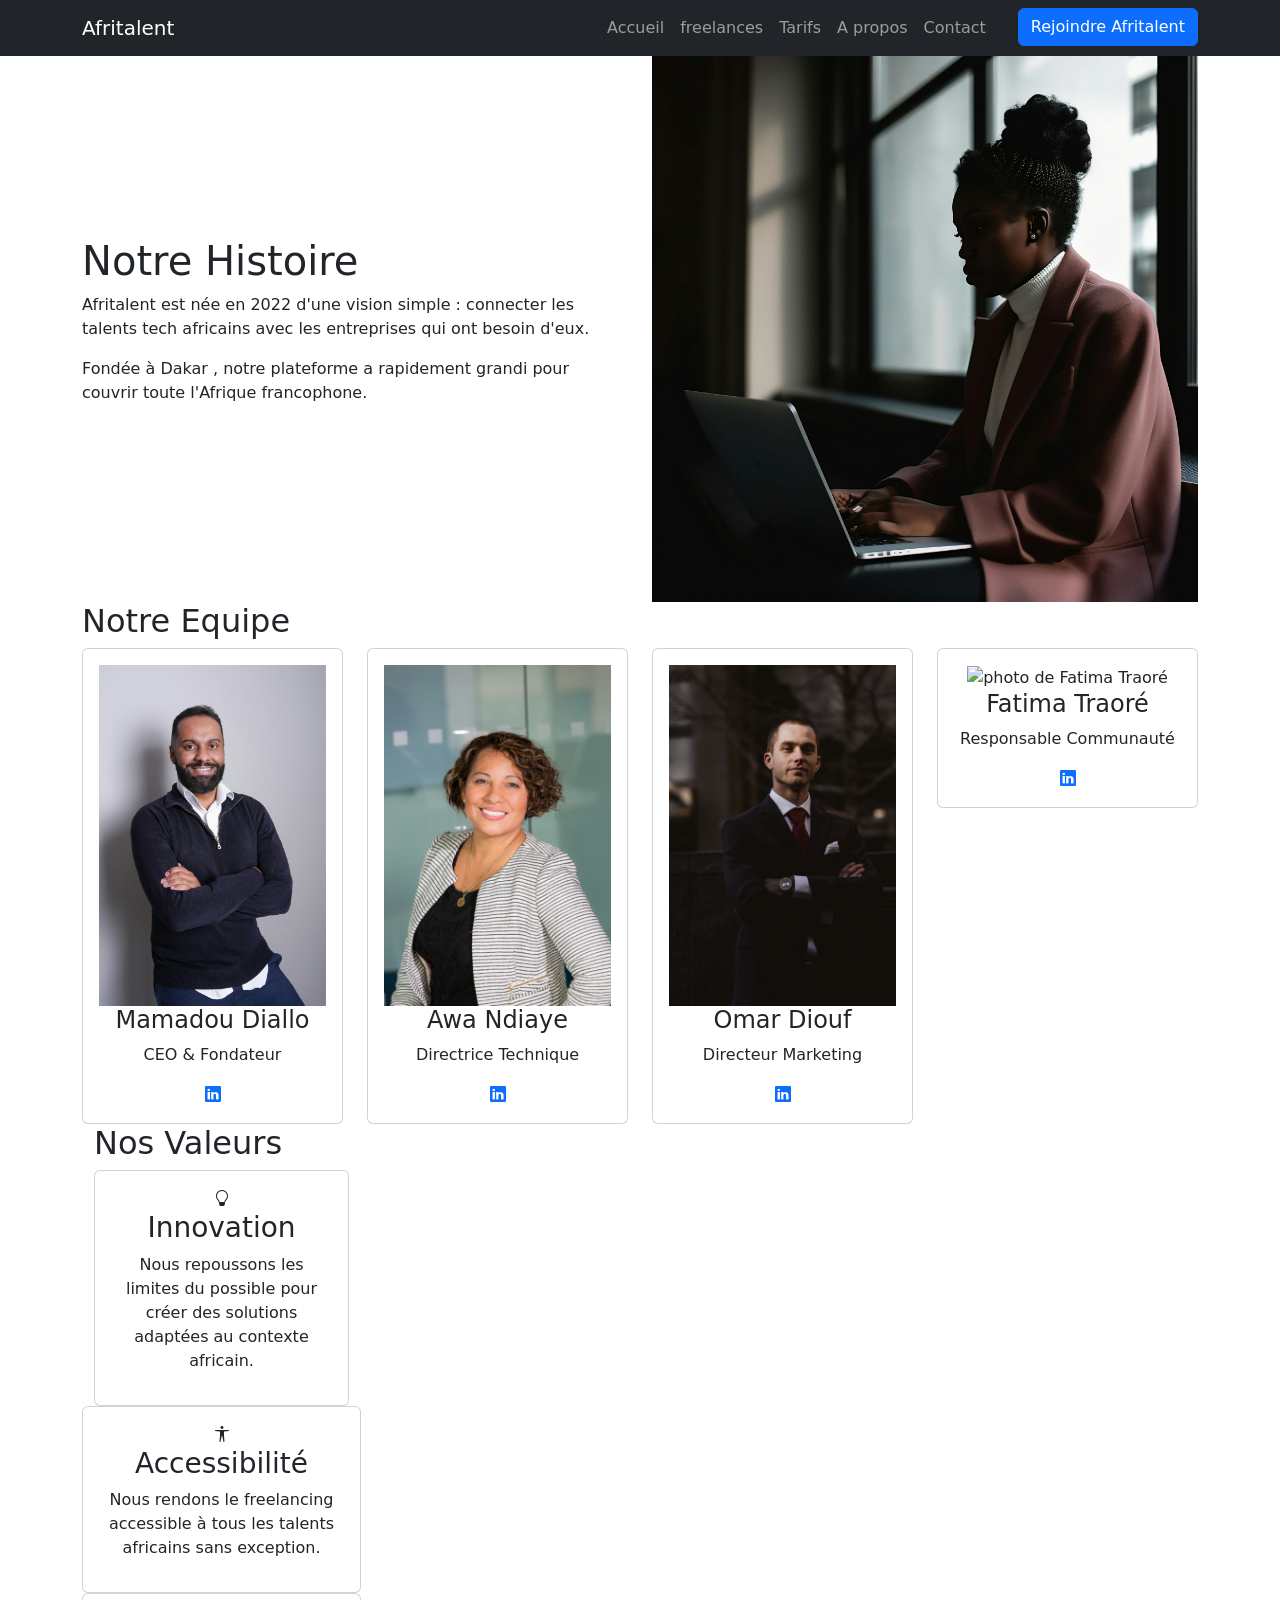
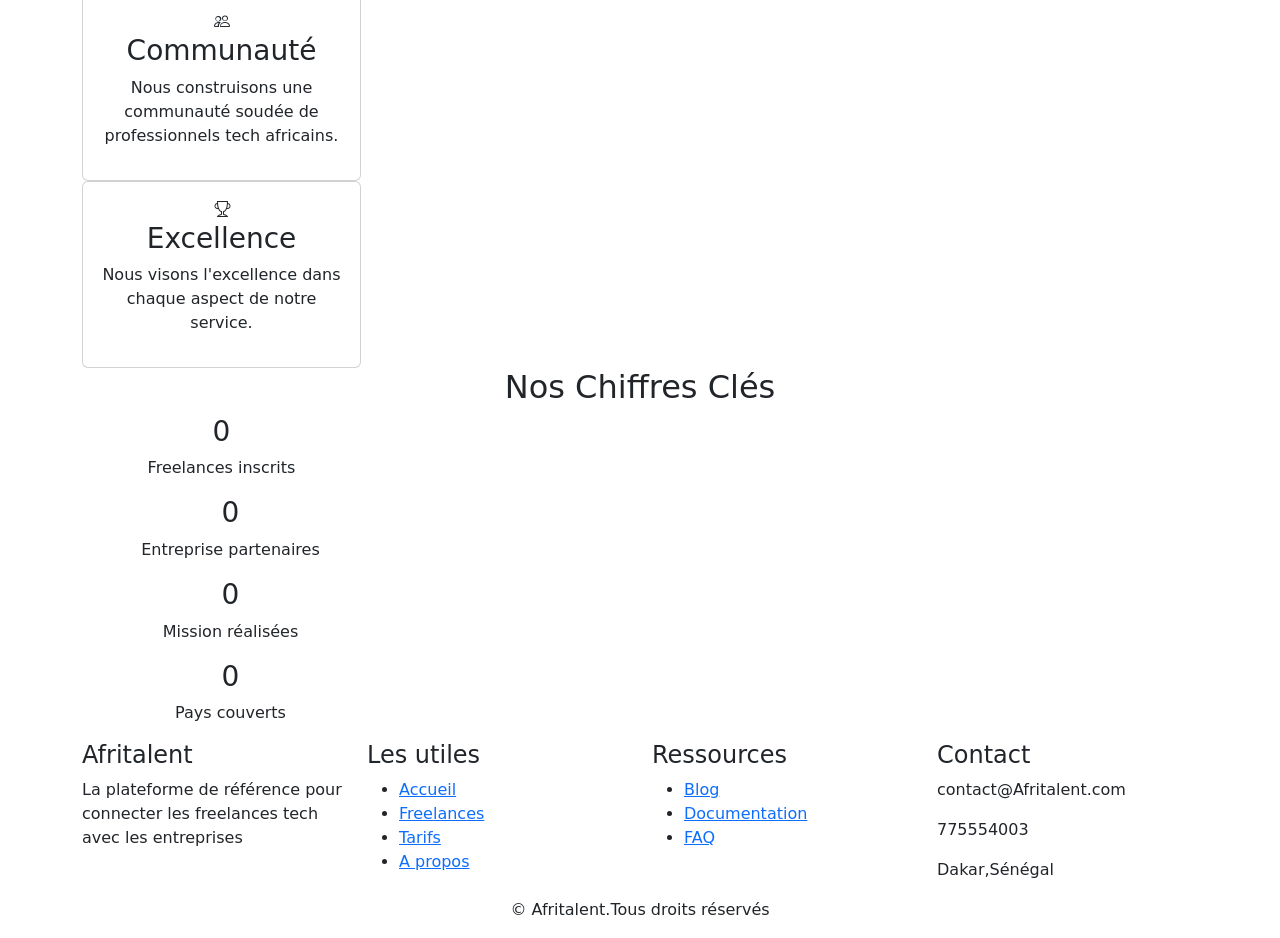
==== about.html @ 2fe8e496 "HTML : structure complète des 5 pages avec sections et contenu texte" ====
<!DOCTYPE html>
<html lang="en">
<head>
    <meta charset="UTF-8">
    <meta name="viewport" content="width=device-width, initial-scale=1.0">
    <title>Afritalent - A proposs</title>
    <link href="https://cdn.jsdelivr.net/npm/bootstrap@5.3.3/dist/css/bootstrap.min.css" rel="stylesheet">
     <link rel="stylesheet" href="https://cdn.jsdelivr.net/npm/bootstrap-icons@1.11.3/font/bootstrap-icons.min.css">
     <link rel="stylesheet" href="css/style.css">
</head>
<body>
    <header>
        <nav class="navbar navbar-expand-lg navbar-dark bg-dark" id="mainNav" nav>
            <div class="container" div>
                <a class="navbar-brand" href="index.html">Afritalent</a>
                <div class="collapse navbar-collapse">
                    <ul class="navbar-nav ms-auto">
                        <li class="nav-item"><a class="nav-link" href="index.html">Accueil</a></li>
                        <li class="nav-item"><a class="nav-link" href="Freelances.html">freelances</a></li>
                         <li class="nav-item"><a class="nav-link" href="tarif.html">Tarifs</a></li>
                         <li class="nav-item"><a class="nav-link" href="about.html">A propos</a></li>
                         <li class="nav-item"><a class="nav-link" href="contact.html">Contact</a></li>
                         <li class="nav-item">
                            <a class="nav-link" href="#"Blog></a>
                         </li>
                         <li class="nav-item">
                            <a class="btn btn-primary ms-2" href="freelance.html">Rejoindre Afritalent</a>

                         </li>

                     </ul>
                </div>
             </div>
        </nav>
    </header>
   <main>
    <section id="histoire">
        <div class="container">
            <div class="row align-items-center">
                <div class="col-lg-6">
                    <h1>Notre Histoire</h1>
                    <p>Afritalent est née en 2022 d'une vision simple : connecter les talents tech africains avec les entreprises qui ont besoin d'eux.</p>
                    <p>Fondée à Dakar , notre plateforme a rapidement grandi pour couvrir toute l'Afrique francophone.</p>

                </div>
                <div class="col-lg-6">
                    <img src="images/about.jpg" alt="L'équipe Afritalent" class="img-fluid">

                </div>

            </div>

        </div>

    </section>
        <section id="equipe">
            <div class="container">
                <h2>Notre Equipe</h2>
                <div class="row">

                    <div class="col-lg-3 col-md-6">
                        <div class="card text-center">
                            <div class="card-body">
                                <img src="images/team1.jpg" alt="photo de Mamadou Diallo" class="img-fluid">
                                <h4>Mamadou Diallo</h4>
                                <p>CEO & Fondateur</p>
                                <a href="#" aria-label="LinkedIn"><i class="bi bi-linkedin"></i></a>
                            </div>
                        </div>

                    </div>
                    <div class="col-lg-3 col-md-6">
                        <div class="card text-center">
                            <div class="card-body">
                                <img src="images/team2.jpg" alt="photo de Awa Ndiaye" class="img-fluid">
                                <h4>Awa Ndiaye</h4>
                                <p>Directrice Technique</p>
                                <a href="#" aria-label="LinkedIn"><i class="bi bi-linkedin"></i></a>
                            </div>
                        </div>
                     </div>
                     <div class="col-lg-3 col-md-6">
                        <div class="card text-center">
                            <div class="card-body">
                                <img src="images/team3.jpg" alt=" photo de Omar Diouf" class="img-fluid">
                                <h4>Omar Diouf</h4>
                                <p>Directeur Marketing</p>
                                <a href="#" aria-label="LinkedIn"><i class="bi bi-linkedin"></i></a>
                            </div>
                        </div>
                     </div>

                     <div class="col-lg-3 col-md-6">
                        <div class="card text-center">
                            <div class="card-body">
                                <img src="images/team4.jpg" alt=" photo de Fatima Traoré" class="img-fluid">
                                <h4>Fatima Traoré</h4>
                                <p>Responsable Communauté</p>
                                <a href="#" aria-label="LinkedIn"><i class="bi bi-linkedin"></i></a>
                            </div>
                        </div>
                     </div>
                     <section id="Valeurs">
                        <div class="container">
                            <h2>Nos Valeurs</h2>
                            <div class="row">

                                <div class="col-lg-3 col-md-6">
                                    <div class="card text-center">
                                        <div class="card-body">
                                            <i class="bi bi-lightbulb" aria-hidden="true"></i>
                                            <h3>Innovation</h3>
                                            <p>Nous repoussons les limites du possible pour créer des solutions adaptées au contexte africain.</p>

                                        </div>

                                    </div>

                                </div>

                            </div>

                        </div>
                                <div class="col-lg-3 col-md-6">
                                    <div class="card text-center">
                                        <div class="card-body">
                                            <i class="bi bi-universal-access" aria-hidden="true"></i>
                                            <h3>Accessibilité</h3>
                                            <p>Nous rendons le freelancing accessible à tous les talents africains sans exception.</p>

                                        </div>

                                    </div>

                                </div>
                                 <div class="col-lg-3 col-md-6">
                                    <div class="card text-center">
                                        <div class="card-body">
                                            <i class="bi bi-people" aria-hidden="true"></i>
                                            <h3>Communauté</h3>
                                            <p>Nous construisons une communauté soudée de professionnels tech africains.</p>

                                        </div>

                                    </div>

                                </div>
                                 <div class="col-lg-3 col-md-6">
                                    <div class="card text-center">
                                        <div class="card-body">
                                            <i class="bi bi-trophy" aria-hidden="true"></i>
                                            <h3>Excellence</h3>
                                            <p>Nous visons l'excellence dans chaque aspect de notre service.</p>

                                        </div>

                                    </div>

                                </div>

                                <section id="Chiffres">
                                    <div class="container text-center">
                                        <h2>Nos Chiffres Clés</h2>
                                        <div class="row">
                                            <div class="col-md-3">
                                                <h3><span class="counter" data-target="2500">0</span></h3>
                                                <p>Freelances inscrits</p>

                                            </div>
                                            <div>
                                                <div class="col-md-3">
                                                <h3><span class="counter" data-target="800">0</span></h3>
                                                <p>Entreprise partenaires</p>


                                            </div>
                                             <div class="col-md-3">
                                                <h3><span class="counter" data-target="1200">0</span></h3>
                                                <p>Mission réalisées</p>


                                            </div>
                                            <div class="col-md-3">
                                                <h3><span class="counter" data-target="15">0</span></h3>
                                                <p>Pays couverts</p>


                                            </div>



                                        </div>

                                    </div>


                                </section>


                     </section>



        </section>

   </main> 
     <footer>
        <div class="container">
            <div class="row">
                <div class="col-lg-3 col-md-6" >
                    <h4>Afritalent</h4>
                    <p>La plateforme de référence pour connecter les freelances tech avec les entreprises</p>

                </div>
                <div class="col-lg-3 col-md-6">
                    <h4>Les utiles</h4>
                    <ul>
                        <li><a href="index.html">Accueil</a></li>
                       <li><a href="freelance.html">Freelances</a></li> 
                       <li><a href="tarifs.html">Tarifs</a></li>
                       <li><a href="about.html">A propos</a></li>
                    </ul>

                </div>
                  <div class="col-lg-3 col-md-6">
                    <h4>Ressources</h4>
                    <ul>
                        <li><a href="#">Blog</a></li>
                        <li><a href="#">Documentation</a></li>
                        <li><a href="#">FAQ</a></li>
                    </ul>

                  </div>  
                   <div class="col-lg-3 col-md-6">
                    <h4>Contact</h4>
                    <p>contact@Afritalent.com</p>
                    <p>775554003</p>
                    <p>Dakar,Sénégal</p>

                   </div> 

            </div>
            <div>
                <p class="text-center">&copy;  <span id="currentYear"></span> Afritalent.Tous droits réservés</p>
            </div>

        </div>
    </footer>
     <script src="https://cdn.jsdelivr.net/npm/bootstrap@5.3.3/dist/js/bootstrap.bundle.min.js"></script>
    <script src="js/main.js"></script>
</body>

</html>
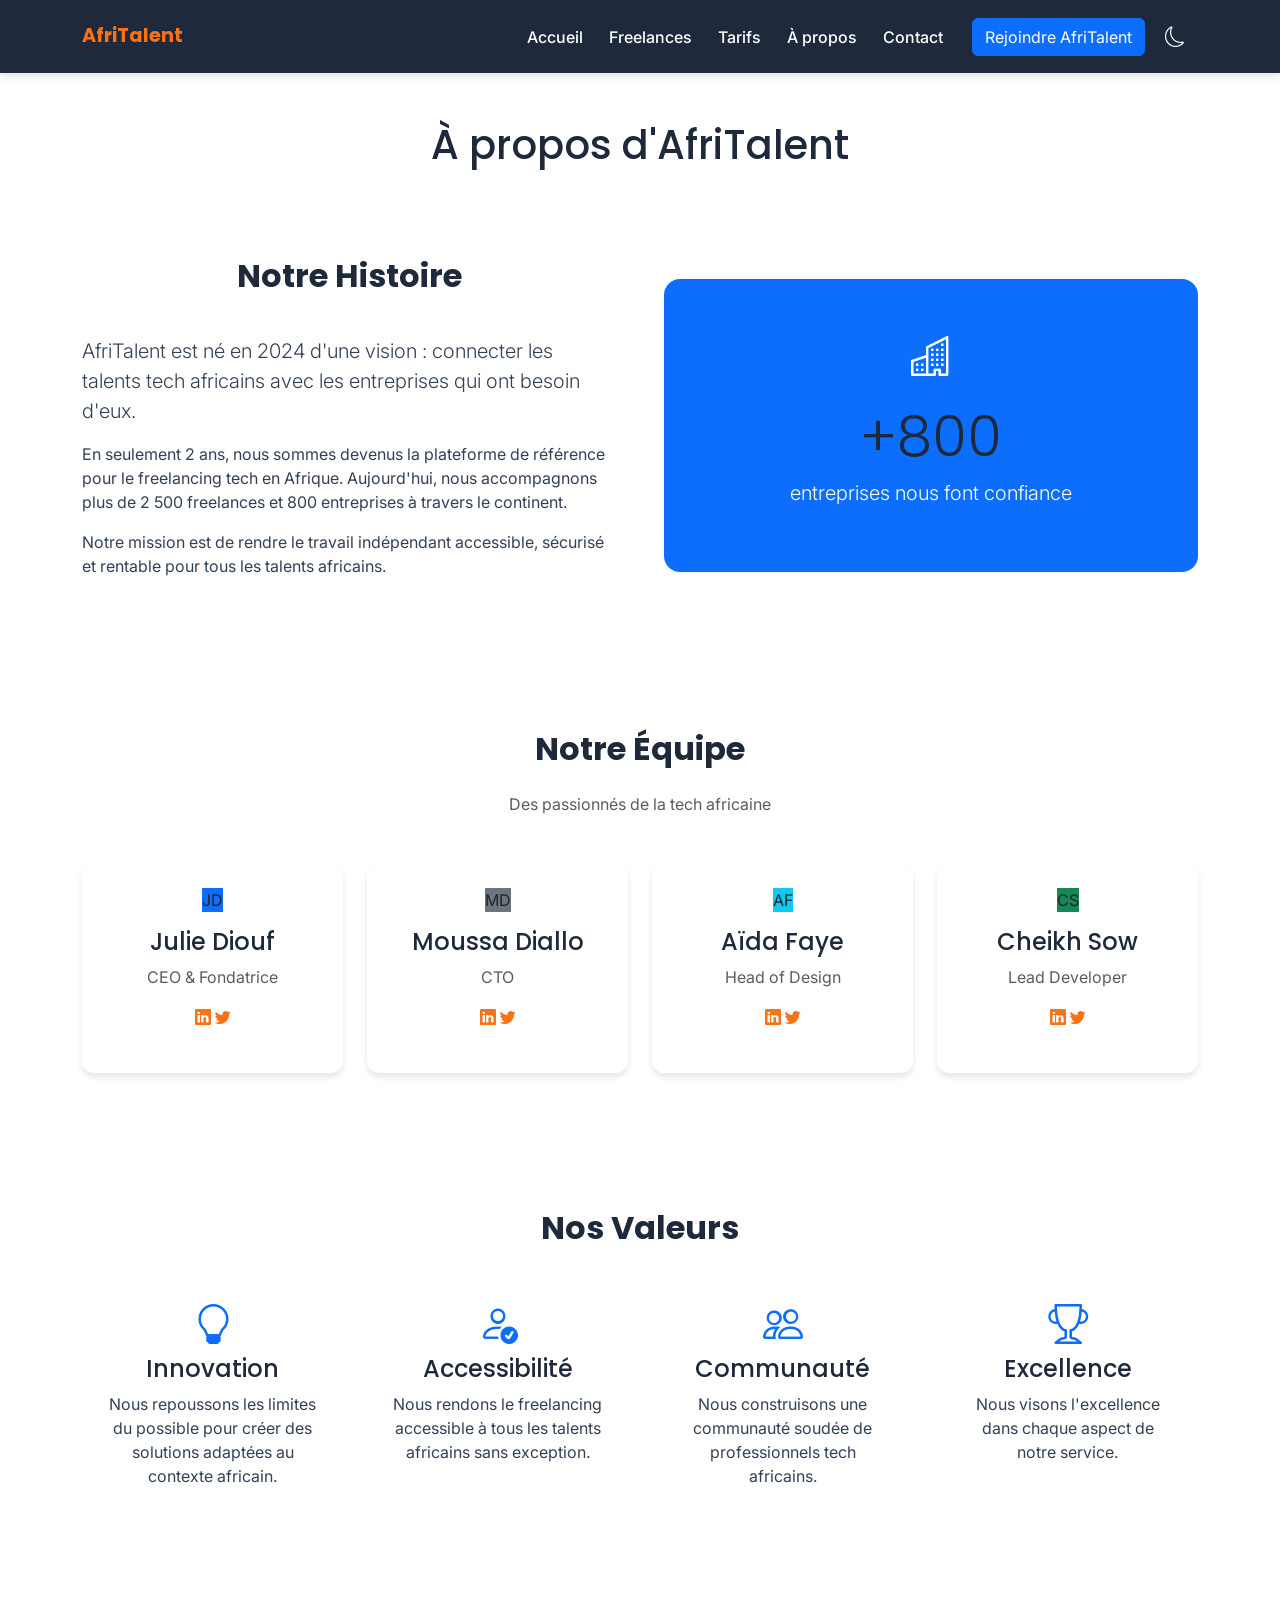
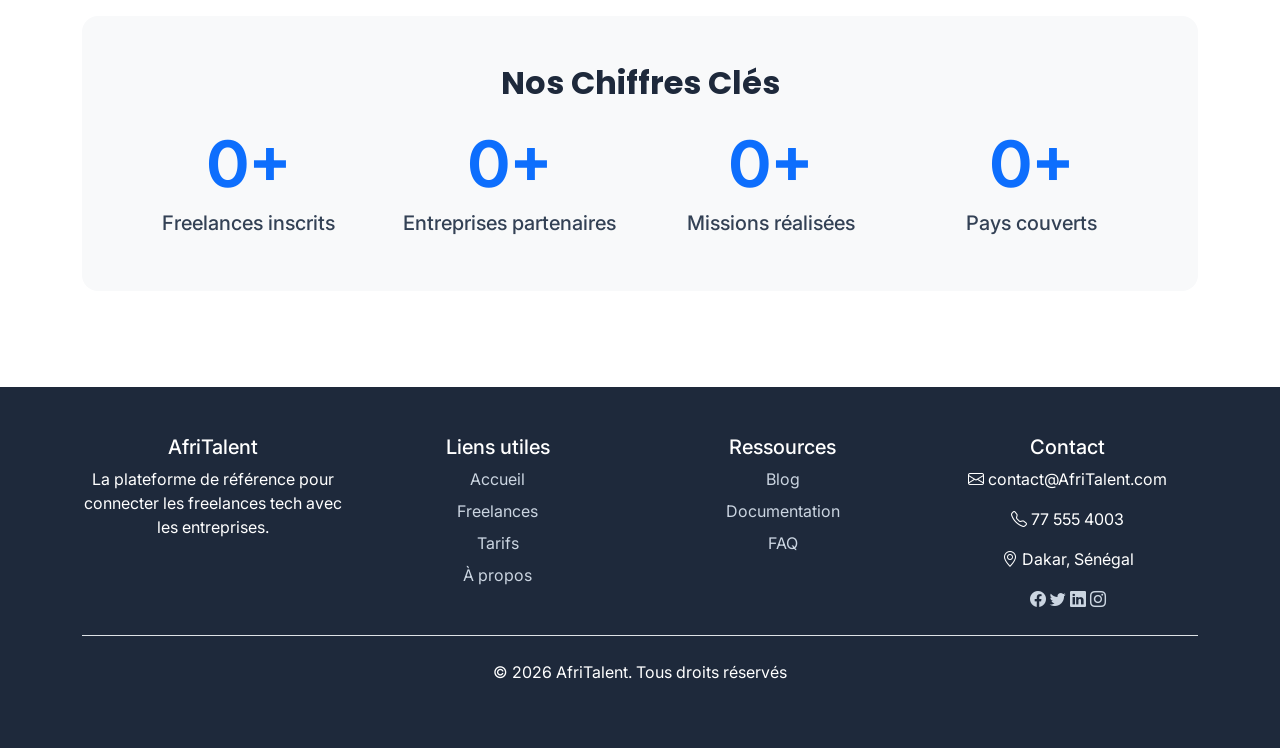
==== commit d814b3d2: "HTML : structure complète des 5 pages avec sections et contenu texte" ====
--- a/about.html
+++ b/about.html
@@ -1,253 +1,237 @@
 <!DOCTYPE html>
-<html lang="en">
+<html lang="fr">
 <head>
     <meta charset="UTF-8">
     <meta name="viewport" content="width=device-width, initial-scale=1.0">
-    <title>Afritalent - A proposs</title>
+    <title>À propos - AfriTalent</title>
+    
+    <!-- Bootstrap 5 -->
     <link href="https://cdn.jsdelivr.net/npm/bootstrap@5.3.3/dist/css/bootstrap.min.css" rel="stylesheet">
-     <link rel="stylesheet" href="https://cdn.jsdelivr.net/npm/bootstrap-icons@1.11.3/font/bootstrap-icons.min.css">
-     <link rel="stylesheet" href="css/style.css">
+    <!-- Bootstrap Icons -->
+    <link rel="stylesheet" href="https://cdn.jsdelivr.net/npm/bootstrap-icons@1.11.3/font/bootstrap-icons.css">
+    <!-- Google Fonts -->
+    <link href="https://fonts.googleapis.com/css2?family=Orbitron:wght@400;700;800;900&family=Inter:wght@300;400;600;700&display=swap" rel="stylesheet">
+    <!-- CSS personnalisé -->
+    <link rel="stylesheet" href="css/style.css">
 </head>
 <body>
-    <header>
-        <nav class="navbar navbar-expand-lg navbar-dark bg-dark" id="mainNav" nav>
-            <div class="container" div>
-                <a class="navbar-brand" href="index.html">Afritalent</a>
-                <div class="collapse navbar-collapse">
-                    <ul class="navbar-nav ms-auto">
-                        <li class="nav-item"><a class="nav-link" href="index.html">Accueil</a></li>
-                        <li class="nav-item"><a class="nav-link" href="Freelances.html">freelances</a></li>
-                         <li class="nav-item"><a class="nav-link" href="tarif.html">Tarifs</a></li>
-                         <li class="nav-item"><a class="nav-link" href="about.html">A propos</a></li>
-                         <li class="nav-item"><a class="nav-link" href="contact.html">Contact</a></li>
-                         <li class="nav-item">
-                            <a class="nav-link" href="#"Blog></a>
-                         </li>
-                         <li class="nav-item">
-                            <a class="btn btn-primary ms-2" href="freelance.html">Rejoindre Afritalent</a>
-
-                         </li>
-
-                     </ul>
-                </div>
-             </div>
-        </nav>
-    </header>
-   <main>
-    <section id="histoire">
+
+    <!-- ===== NAVBAR ===== -->
+    <nav class="navbar navbar-expand-lg fixed-top" id="mainNav">
         <div class="container">
-            <div class="row align-items-center">
-                <div class="col-lg-6">
-                    <h1>Notre Histoire</h1>
-                    <p>Afritalent est née en 2022 d'une vision simple : connecter les talents tech africains avec les entreprises qui ont besoin d'eux.</p>
-                    <p>Fondée à Dakar , notre plateforme a rapidement grandi pour couvrir toute l'Afrique francophone.</p>
-
-                </div>
-                <div class="col-lg-6">
-                    <img src="images/about.jpg" alt="L'équipe Afritalent" class="img-fluid">
-
-                </div>
-
+            <a class="navbar-brand" href="index.html">AfriTalent</a>
+            <button class="navbar-toggler" type="button" data-bs-toggle="collapse" data-bs-target="#navbarNav">
+                <span class="navbar-toggler-icon"></span>
+            </button>
+            <div class="collapse navbar-collapse" id="navbarNav">
+                <ul class="navbar-nav ms-auto">
+                    <li class="nav-item"><a class="nav-link" href="index.html">Accueil</a></li>
+                    <li class="nav-item"><a class="nav-link" href="freelances.html">Freelances</a></li>
+                    <li class="nav-item"><a class="nav-link" href="tarifs.html">Tarifs</a></li>
+                    <li class="nav-item"><a class="nav-link active" href="about.html">À propos</a></li>
+                    <li class="nav-item"><a class="nav-link" href="contact.html">Contact</a></li>
+                </ul>
+                <a href="contact.html" class="btn btn-primary ms-3">Rejoindre AfriTalent</a>
+                <button class="btn btn-outline-secondary ms-2" id="darkModeToggle">
+                    <i class="bi bi-moon"></i>
+                </button>
             </div>
-
         </div>
-
-    </section>
-        <section id="equipe">
-            <div class="container">
-                <h2>Notre Equipe</h2>
-                <div class="row">
-
-                    <div class="col-lg-3 col-md-6">
-                        <div class="card text-center">
-                            <div class="card-body">
-                                <img src="images/team1.jpg" alt="photo de Mamadou Diallo" class="img-fluid">
-                                <h4>Mamadou Diallo</h4>
-                                <p>CEO & Fondateur</p>
-                                <a href="#" aria-label="LinkedIn"><i class="bi bi-linkedin"></i></a>
-                            </div>
-                        </div>
-
-                    </div>
-                    <div class="col-lg-3 col-md-6">
-                        <div class="card text-center">
-                            <div class="card-body">
-                                <img src="images/team2.jpg" alt="photo de Awa Ndiaye" class="img-fluid">
-                                <h4>Awa Ndiaye</h4>
-                                <p>Directrice Technique</p>
-                                <a href="#" aria-label="LinkedIn"><i class="bi bi-linkedin"></i></a>
-                            </div>
-                        </div>
-                     </div>
-                     <div class="col-lg-3 col-md-6">
-                        <div class="card text-center">
-                            <div class="card-body">
-                                <img src="images/team3.jpg" alt=" photo de Omar Diouf" class="img-fluid">
-                                <h4>Omar Diouf</h4>
-                                <p>Directeur Marketing</p>
-                                <a href="#" aria-label="LinkedIn"><i class="bi bi-linkedin"></i></a>
-                            </div>
-                        </div>
-                     </div>
-
-                     <div class="col-lg-3 col-md-6">
-                        <div class="card text-center">
-                            <div class="card-body">
-                                <img src="images/team4.jpg" alt=" photo de Fatima Traoré" class="img-fluid">
-                                <h4>Fatima Traoré</h4>
-                                <p>Responsable Communauté</p>
-                                <a href="#" aria-label="LinkedIn"><i class="bi bi-linkedin"></i></a>
-                            </div>
-                        </div>
-                     </div>
-                     <section id="Valeurs">
-                        <div class="container">
-                            <h2>Nos Valeurs</h2>
-                            <div class="row">
-
-                                <div class="col-lg-3 col-md-6">
-                                    <div class="card text-center">
-                                        <div class="card-body">
-                                            <i class="bi bi-lightbulb" aria-hidden="true"></i>
-                                            <h3>Innovation</h3>
-                                            <p>Nous repoussons les limites du possible pour créer des solutions adaptées au contexte africain.</p>
-
-                                        </div>
-
-                                    </div>
-
-                                </div>
-
-                            </div>
-
-                        </div>
-                                <div class="col-lg-3 col-md-6">
-                                    <div class="card text-center">
-                                        <div class="card-body">
-                                            <i class="bi bi-universal-access" aria-hidden="true"></i>
-                                            <h3>Accessibilité</h3>
-                                            <p>Nous rendons le freelancing accessible à tous les talents africains sans exception.</p>
-
-                                        </div>
-
-                                    </div>
-
-                                </div>
-                                 <div class="col-lg-3 col-md-6">
-                                    <div class="card text-center">
-                                        <div class="card-body">
-                                            <i class="bi bi-people" aria-hidden="true"></i>
-                                            <h3>Communauté</h3>
-                                            <p>Nous construisons une communauté soudée de professionnels tech africains.</p>
-
-                                        </div>
-
-                                    </div>
-
-                                </div>
-                                 <div class="col-lg-3 col-md-6">
-                                    <div class="card text-center">
-                                        <div class="card-body">
-                                            <i class="bi bi-trophy" aria-hidden="true"></i>
-                                            <h3>Excellence</h3>
-                                            <p>Nous visons l'excellence dans chaque aspect de notre service.</p>
-
-                                        </div>
-
-                                    </div>
-
-                                </div>
-
-                                <section id="Chiffres">
-                                    <div class="container text-center">
-                                        <h2>Nos Chiffres Clés</h2>
-                                        <div class="row">
-                                            <div class="col-md-3">
-                                                <h3><span class="counter" data-target="2500">0</span></h3>
-                                                <p>Freelances inscrits</p>
-
-                                            </div>
-                                            <div>
-                                                <div class="col-md-3">
-                                                <h3><span class="counter" data-target="800">0</span></h3>
-                                                <p>Entreprise partenaires</p>
-
-
-                                            </div>
-                                             <div class="col-md-3">
-                                                <h3><span class="counter" data-target="1200">0</span></h3>
-                                                <p>Mission réalisées</p>
-
-
-                                            </div>
-                                            <div class="col-md-3">
-                                                <h3><span class="counter" data-target="15">0</span></h3>
-                                                <p>Pays couverts</p>
-
-
-                                            </div>
-
-
-
-                                        </div>
-
-                                    </div>
-
-
-                                </section>
-
-
-                     </section>
-
-
-
-        </section>
-
-   </main> 
-     <footer>
+    </nav>
+
+    <!-- ===== PAGE À PROPOS ===== -->
+    <main class="about-page py-5">
         <div class="container">
-            <div class="row">
-                <div class="col-lg-3 col-md-6" >
-                    <h4>Afritalent</h4>
-                    <p>La plateforme de référence pour connecter les freelances tech avec les entreprises</p>
-
-                </div>
-                <div class="col-lg-3 col-md-6">
-                    <h4>Les utiles</h4>
-                    <ul>
+
+            <h1 class="text-center section-title mb-5">À propos d'AfriTalent</h1>
+
+            <!-- ===== SECTION NOTRE HISTOIRE ===== -->
+            <section class="histoire mb-5">
+                <div class="row align-items-center g-5">
+                    <div class="col-lg-6">
+                        <h2 class="section-title">Notre Histoire</h2>
+                        <p class="lead">AfriTalent est né en 2024 d'une vision : connecter les talents tech africains avec les entreprises qui ont besoin d'eux.</p>
+                        <p>En seulement 2 ans, nous sommes devenus la plateforme de référence pour le freelancing tech en Afrique. Aujourd'hui, nous accompagnons plus de 2 500 freelances et 800 entreprises à travers le continent.</p>
+                        <p>Notre mission est de rendre le travail indépendant accessible, sécurisé et rentable pour tous les talents africains.</p>
+                    </div>
+                    <div class="col-lg-6">
+                        <div class="bg-primary text-white rounded-4 p-5 text-center">
+                            <i class="bi bi-buildings fs-1"></i>
+                            <h3 class="mt-3 display-4">+800</h3>
+                            <p class="lead">entreprises nous font confiance</p>
+                        </div>
+                    </div>
+                </div>
+            </section>
+
+            <!-- ===== SECTION L'ÉQUIPE ===== -->
+            <section class="equipe my-5 pt-5">
+                <h2 class="text-center section-title mb-4">Notre Équipe</h2>
+                <p class="text-center text-muted mb-5">Des passionnés de la tech africaine</p>
+                <div class="row g-4">
+                    <!-- Membre 1 -->
+                    <div class="col-lg-3 col-md-6">
+                        <div class="card text-center p-4 h-100 team-card">
+                            <div class="avatar-circle bg-primary mx-auto mb-3">JD</div>
+                            <h4>Julie Diouf</h4>
+                            <p class="text-muted">CEO & Fondatrice</p>
+                            <div class="social-links">
+                                <a href="#"><i class="bi bi-linkedin"></i></a>
+                                <a href="#"><i class="bi bi-twitter"></i></a>
+                            </div>
+                        </div>
+                    </div>
+                    <!-- Membre 2 -->
+                    <div class="col-lg-3 col-md-6">
+                        <div class="card text-center p-4 h-100 team-card">
+                            <div class="avatar-circle bg-secondary mx-auto mb-3">MD</div>
+                            <h4>Moussa Diallo</h4>
+                            <p class="text-muted">CTO</p>
+                            <div class="social-links">
+                                <a href="#"><i class="bi bi-linkedin"></i></a>
+                                <a href="#"><i class="bi bi-twitter"></i></a>
+                            </div>
+                        </div>
+                    </div>
+                    <!-- Membre 3 -->
+                    <div class="col-lg-3 col-md-6">
+                        <div class="card text-center p-4 h-100 team-card">
+                            <div class="avatar-circle bg-info mx-auto mb-3">AF</div>
+                            <h4>Aïda Faye</h4>
+                            <p class="text-muted">Head of Design</p>
+                            <div class="social-links">
+                                <a href="#"><i class="bi bi-linkedin"></i></a>
+                                <a href="#"><i class="bi bi-twitter"></i></a>
+                            </div>
+                        </div>
+                    </div>
+                    <!-- Membre 4 -->
+                    <div class="col-lg-3 col-md-6">
+                        <div class="card text-center p-4 h-100 team-card">
+                            <div class="avatar-circle bg-success mx-auto mb-3">CS</div>
+                            <h4>Cheikh Sow</h4>
+                            <p class="text-muted">Lead Developer</p>
+                            <div class="social-links">
+                                <a href="#"><i class="bi bi-linkedin"></i></a>
+                                <a href="#"><i class="bi bi-twitter"></i></a>
+                            </div>
+                        </div>
+                    </div>
+                </div>
+            </section>
+
+            <!-- ===== SECTION NOS VALEURS ===== -->
+            <section class="valeurs my-5 pt-5">
+                <h2 class="text-center section-title mb-4">Nos Valeurs</h2>
+                <div class="row g-4">
+                    <div class="col-md-3 col-sm-6">
+                        <div class="valeur-card text-center p-4">
+                            <i class="bi bi-lightbulb fs-1 text-primary"></i>
+                            <h4>Innovation</h4>
+                            <p>Nous repoussons les limites du possible pour créer des solutions adaptées au contexte africain.</p>
+                        </div>
+                    </div>
+                    <div class="col-md-3 col-sm-6">
+                        <div class="valeur-card text-center p-4">
+                            <i class="bi bi-person-check fs-1 text-primary"></i>
+                            <h4>Accessibilité</h4>
+                            <p>Nous rendons le freelancing accessible à tous les talents africains sans exception.</p>
+                        </div>
+                    </div>
+                    <div class="col-md-3 col-sm-6">
+                        <div class="valeur-card text-center p-4">
+                            <i class="bi bi-people fs-1 text-primary"></i>
+                            <h4>Communauté</h4>
+                            <p>Nous construisons une communauté soudée de professionnels tech africains.</p>
+                        </div>
+                    </div>
+                    <div class="col-md-3 col-sm-6">
+                        <div class="valeur-card text-center p-4">
+                            <i class="bi bi-trophy fs-1 text-primary"></i>
+                            <h4>Excellence</h4>
+                            <p>Nous visons l'excellence dans chaque aspect de notre service.</p>
+                        </div>
+                    </div>
+                </div>
+            </section>
+
+            <!-- ===== SECTION CHIFFRES CLÉS ===== -->
+            <section class="chiffres my-5 pt-5 bg-light rounded-4 p-5">
+                <h2 class="text-center section-title mb-4">Nos Chiffres Clés</h2>
+                <div class="row text-center g-4">
+                    <div class="col-md-3 col-sm-6">
+                        <span class="counter display-3 fw-bold text-primary" data-target="2500">0</span><span class="display-3 fw-bold text-primary">+</span>
+                        <h5 class="mt-2">Freelances inscrits</h5>
+                    </div>
+                    <div class="col-md-3 col-sm-6">
+                        <span class="counter display-3 fw-bold text-primary" data-target="800">0</span><span class="display-3 fw-bold text-primary">+</span>
+                        <h5 class="mt-2">Entreprises partenaires</h5>
+                    </div>
+                    <div class="col-md-3 col-sm-6">
+                        <span class="counter display-3 fw-bold text-primary" data-target="12000">0</span><span class="display-3 fw-bold text-primary">+</span>
+                        <h5 class="mt-2">Missions réalisées</h5>
+                    </div>
+                    <div class="col-md-3 col-sm-6">
+                        <span class="counter display-3 fw-bold text-primary" data-target="15">0</span><span class="display-3 fw-bold text-primary">+</span>
+                        <h5 class="mt-2">Pays couverts</h5>
+                    </div>
+                </div>
+            </section>
+
+        </div>
+    </main>
+
+    <!-- ===== FOOTER ===== -->
+    <footer class="footer py-5">
+        <div class="container">
+            <div class="row g-4">
+                <div class="col-lg-3 col-md-6">
+                    <h5>AfriTalent</h5>
+                    <p>La plateforme de référence pour connecter les freelances tech avec les entreprises.</p>
+                </div>
+                <div class="col-lg-3 col-md-6">
+                    <h5>Liens utiles</h5>
+                    <ul class="list-unstyled">
                         <li><a href="index.html">Accueil</a></li>
-                       <li><a href="freelance.html">Freelances</a></li> 
-                       <li><a href="tarifs.html">Tarifs</a></li>
-                       <li><a href="about.html">A propos</a></li>
+                        <li><a href="freelances.html">Freelances</a></li>
+                        <li><a href="tarifs.html">Tarifs</a></li>
+                        <li><a href="about.html">À propos</a></li>
                     </ul>
-
-                </div>
-                  <div class="col-lg-3 col-md-6">
-                    <h4>Ressources</h4>
-                    <ul>
+                </div>
+                <div class="col-lg-3 col-md-6">
+                    <h5>Ressources</h5>
+                    <ul class="list-unstyled">
                         <li><a href="#">Blog</a></li>
                         <li><a href="#">Documentation</a></li>
                         <li><a href="#">FAQ</a></li>
                     </ul>
-
-                  </div>  
-                   <div class="col-lg-3 col-md-6">
-                    <h4>Contact</h4>
-                    <p>contact@Afritalent.com</p>
-                    <p>775554003</p>
-                    <p>Dakar,Sénégal</p>
-
-                   </div> 
-
+                </div>
+                <div class="col-lg-3 col-md-6">
+                    <h5>Contact</h5>
+                    <p><i class="bi bi-envelope"></i> contact@AfriTalent.com</p>
+                    <p><i class="bi bi-telephone"></i> 77 555 4003</p>
+                    <p><i class="bi bi-geo-alt"></i> Dakar, Sénégal</p>
+                    <div class="social-icons">
+                        <a href="#"><i class="bi bi-facebook"></i></a>
+                        <a href="#"><i class="bi bi-twitter"></i></a>
+                        <a href="#"><i class="bi bi-linkedin"></i></a>
+                        <a href="#"><i class="bi bi-instagram"></i></a>
+                    </div>
+                </div>
             </div>
-            <div>
-                <p class="text-center">&copy;  <span id="currentYear"></span> Afritalent.Tous droits réservés</p>
+            <div class="footer-bottom text-center pt-4 mt-4 border-top">
+                <p>© <span id="currentYear">2026</span> AfriTalent. Tous droits réservés</p>
             </div>
-
         </div>
     </footer>
-     <script src="https://cdn.jsdelivr.net/npm/bootstrap@5.3.3/dist/js/bootstrap.bundle.min.js"></script>
+
+    <!-- ===== BOUTON RETOUR EN HAUT ===== -->
+    <button id="backToTop" class="btn btn-primary rounded-circle">
+        <i class="bi bi-arrow-up"></i>
+    </button>
+
+    <!-- ===== SCRIPTS ===== -->
+    <script src="https://cdn.jsdelivr.net/npm/bootstrap@5.3.3/dist/js/bootstrap.bundle.min.js"></script>
     <script src="js/main.js"></script>
 </body>
-
 </html>
--- a/css/style.css
+++ b/css/style.css
@@ -0,0 +1,392 @@
+/* ===== IMPORT GOOGLE FONTS ===== */
+@import url('https://fonts.googleapis.com/css2?family=Poppins:wght@400;600;700;900&family=Inter:wght@400;500;600&display=swap');
+
+/* ===== VARIABLES CSS ===== */
+:root {
+  --couleur-primaire: #F97316;
+  --couleur-secondaire: #1E293B;
+  --couleur-accent: #10B981;
+  --couleur-fond: #FFFFFF;
+  --couleur-texte: #334155;
+  --police-titre: 'Poppins', sans-serif;
+  --police-corps: 'Inter', sans-serif;
+  --ombre: 0 4px 6px rgba(0, 0, 0, 0.1);
+  --border-radius: 12px;
+}
+/* ===== RESET ===== */
+* {
+  margin: 0;
+  padding: 0;
+  box-sizing: border-box;
+}
+
+body {
+  font-family: var(--police-corps);
+  color: var(--couleur-texte);
+  background-color: var(--couleur-fond);
+}
+
+h1, h2, h3, h4 {
+  font-family: var(--police-titre);
+  color: var(--couleur-secondaire);
+}
+a {
+  text-decoration: none;
+  color: var(--couleur-primaire);
+}
+
+section {
+  padding: 60px 0;
+}
+
+section h2 {
+  font-size: 2rem;
+  font-weight: 700;
+  margin-bottom: 40px;
+  text-align: center;
+}
+/* ===== NAVBAR ===== */
+#mainNav {
+  background-color: var(--couleur-secondaire);
+  padding: 15px 0;
+  position: sticky;
+  top: 0;
+  z-index: 1000;
+  box-shadow: var(--ombre);
+}
+
+.navbar-brand {
+  font-family: var(--police-titre);
+  font-size: 1.5rem;
+  font-weight: 700;
+  color: var(--couleur-primaire) !important;
+}
+.nav-link {
+  color: white !important;
+  font-weight: 500;
+  margin: 0 5px;
+}
+
+.nav-link:hover {
+  color: var(--couleur-primaire) !important;
+}
+
+#darkModeToggle {
+  background: none;
+  border: none;
+  font-size: 1.3rem;
+  cursor: pointer;
+  color: white;
+}
+/* ===== FOOTER ===== */
+footer {
+  background-color: var(--couleur-secondaire);
+  color: white;
+  padding: 50px 0 20px;
+}
+
+footer h4 {
+  color: var(--couleur-primaire);
+  margin-bottom: 20px;
+}
+
+footer a {
+  color: #CBD5E1;
+}
+footer a:hover {
+  color: var(--couleur-primaire);
+}
+
+footer ul {
+  list-style: none;
+  padding: 0;
+}
+
+footer ul li {
+  margin-bottom: 8px;
+}
+/* ===== CARDS ===== */
+.card {
+  border: none;
+  border-radius: var(--border-radius);
+  box-shadow: var(--ombre);
+  transition: transform 0.3s ease;
+  margin-bottom: 20px;
+}
+
+.card:hover {
+  transform: translateY(-5px);
+}
+/* ===== BOUTON RETOUR EN HAUT ===== */
+#backToTop {
+  position: fixed;
+  bottom: 30px;
+  right: 30px;
+  background-color: var(--couleur-primaire);
+  color: white;
+  border: none;
+  border-radius: 50%;
+  width: 50px;
+  height: 50px;
+  font-size: 1.5rem;
+  cursor: pointer;
+  display: none;
+  box-shadow: var(--ombre);
+  z-index: 999;
+}
+/* ===== HERO ===== */
+#hero {
+  padding: 80px 0;
+  background: linear-gradient(135deg, #F8FAFC 0%, #EFF6FF 100%);
+  min-height: 80vh;
+  display: flex;
+  align-items: center;
+}
+
+#hero h1 {
+  font-size: 3rem;
+  font-weight: 900;
+  margin-bottom: 20px;
+}
+#hero h2 {
+  font-size: 1.2rem;
+  font-weight: 400;
+  margin-bottom: 30px;
+}
+
+#hero img {
+  width: 100%;
+  max-width: 500px;
+  border-radius: var(--border-radius);
+  box-shadow: var(--ombre);
+}
+#hero .btn-primary {
+  background-color: var(--couleur-primaire);
+  border: none;
+  padding: 12px 30px;
+  border-radius: 50px;
+  margin-right: 10px;
+}
+
+#hero .btn-outline-primary {
+  border: 2px solid var(--couleur-primaire);
+  color: var(--couleur-primaire);
+  padding: 12px 30px;
+  border-radius: 50px;
+}
+/* ===== STATS ===== */
+#stats {
+  margin-top: 50px;
+  padding: 40px 0;
+  border-top: 1px solid #E2E8F0;
+}
+
+#stats h3 {
+  font-size: 2.5rem;
+  font-weight: 900;
+  color: var(--couleur-primaire);
+}
+/* ===== BENTO GRID ===== */
+#comment-ca-marche {
+  background-color: #F8FAFC;
+}
+
+.bento-grid {
+  display: grid;
+  grid-template-columns: repeat(2, 1fr);
+  gap: 20px;
+}
+
+.bento-card {
+  background-color: white;
+  border-radius: var(--border-radius);
+  padding: 30px;
+  box-shadow: var(--ombre);
+}
+.bento-card:nth-child(1) {
+  grid-column: span 2;
+  background-color: var(--couleur-primaire);
+  color: white;
+}
+
+.bento-card:nth-child(1) h3 {
+  color: white;
+}
+
+.bento-card .step-number {
+  font-size: 3rem;
+  font-weight: 900;
+  opacity: 0.3;
+}
+.bento-card:nth-child(1) {
+  grid-column: span 2;
+  background-color: var(--couleur-primaire);
+  color: white;
+}
+
+.bento-card:nth-child(1) h3 {
+  color: white;
+}
+
+.bento-card .step-number {
+  font-size: 3rem;
+  font-weight: 900;
+  opacity: 0.3;
+}
+#categories .card:hover {
+  border-color: var(--couleur-primaire);
+  transform: translateY(-8px);
+  box-shadow: 0 10px 30px rgba(249, 115, 22, 0.2);
+}
+/* ===== TEMOIGNAGES ===== */
+#temoignages {
+  background-color: #F8FAFC;
+}
+
+.temoignage-card {
+  padding: 40px;
+  max-width: 600px;
+  margin: 0 auto;
+  text-align: center;
+}
+
+.temoignage-card blockquote {
+  font-size: 1.1rem;
+  font-style: italic;
+  margin: 15px 0;
+}
+.carousel-control-prev-icon,
+.carousel-control-next-icon {
+  background-color: var(--couleur-primaire);
+  border-radius: 50%;
+  padding: 20px;
+}
+
+/* ===== CTA ===== */
+#cta {
+  background-color: var(--couleur-primaire);
+  padding: 80px 0;
+}
+
+#cta h2 {
+  color: white;
+  font-size: 2.5rem;
+}
+#cta p {
+  color: white;
+  opacity: 0.9;
+}
+
+#cta .btn {
+  background-color: white;
+  color: var(--couleur-primaire);
+  font-weight: 700;
+  padding: 15px 40px;
+  border-radius: 50px;
+  border: none;
+}
+/* ===== NAVBAR SCROLLED ===== */
+.navbar-scrolled {
+  box-shadow: 0 4px 20px rgba(0, 0, 0, 0.3) !important;
+  padding: 8px 0 !important;
+  transition: all 0.3s ease;
+}
+
+/* ===== DARK MODE ===== */
+body.dark-mode {
+  background-color: #0F172A;
+  color: #E2E8F0;
+}
+
+body.dark-mode .card {
+  background-color: #1E293B;
+  color: #E2E8F0;
+}
+
+body.dark-mode #mainNav {
+  background-color: #0F172A;
+}
+
+body.dark-mode footer {
+  background-color: #0F172A;
+}
+/* ===== RESPONSIVE ===== */
+@media (max-width: 768px) {
+  #hero {
+    padding: 50px 0;
+    min-height: auto;
+    text-align: center;
+  }
+
+  #hero h1 {
+    font-size: 2rem;
+  }
+
+  #hero h2 {
+    font-size: 1rem;
+  }
+   #hero img {
+    margin-top: 30px;
+    max-width: 100%;
+  }
+
+  #hero .btn-primary,
+  #hero .btn-outline-primary {
+    display: block;
+    width: 100%;
+    margin-bottom: 10px;
+    margin-right: 0;
+  }
+
+  .bento-grid {
+    grid-template-columns: 1fr;
+  }
+   .bento-card:nth-child(1) {
+    grid-column: span 1;
+  }
+
+  .navbar-nav {
+    text-align: center;
+    padding: 20px 0;
+  }
+
+  footer .col-md-6 {
+    margin-bottom: 30px;
+  }
+}
+
+@media (max-width: 375px) {
+  #hero h1 {
+    font-size: 1.5rem;
+  }
+   .navbar-brand {
+    font-size: 1.2rem;
+  }
+
+  section {
+    padding: 40px 0;
+  }
+
+  #cta h2 {
+    font-size: 1.5rem;
+  }
+
+  footer {
+    text-align: center;
+  }
+}
+ .navbar-brand {
+    font-size: 1.2rem;
+  }
+
+  section {
+    padding: 40px 0;
+  }
+
+  #cta h2 {
+    font-size: 1.5rem;
+  }
+
+  footer {
+    text-align: center;
+  }
